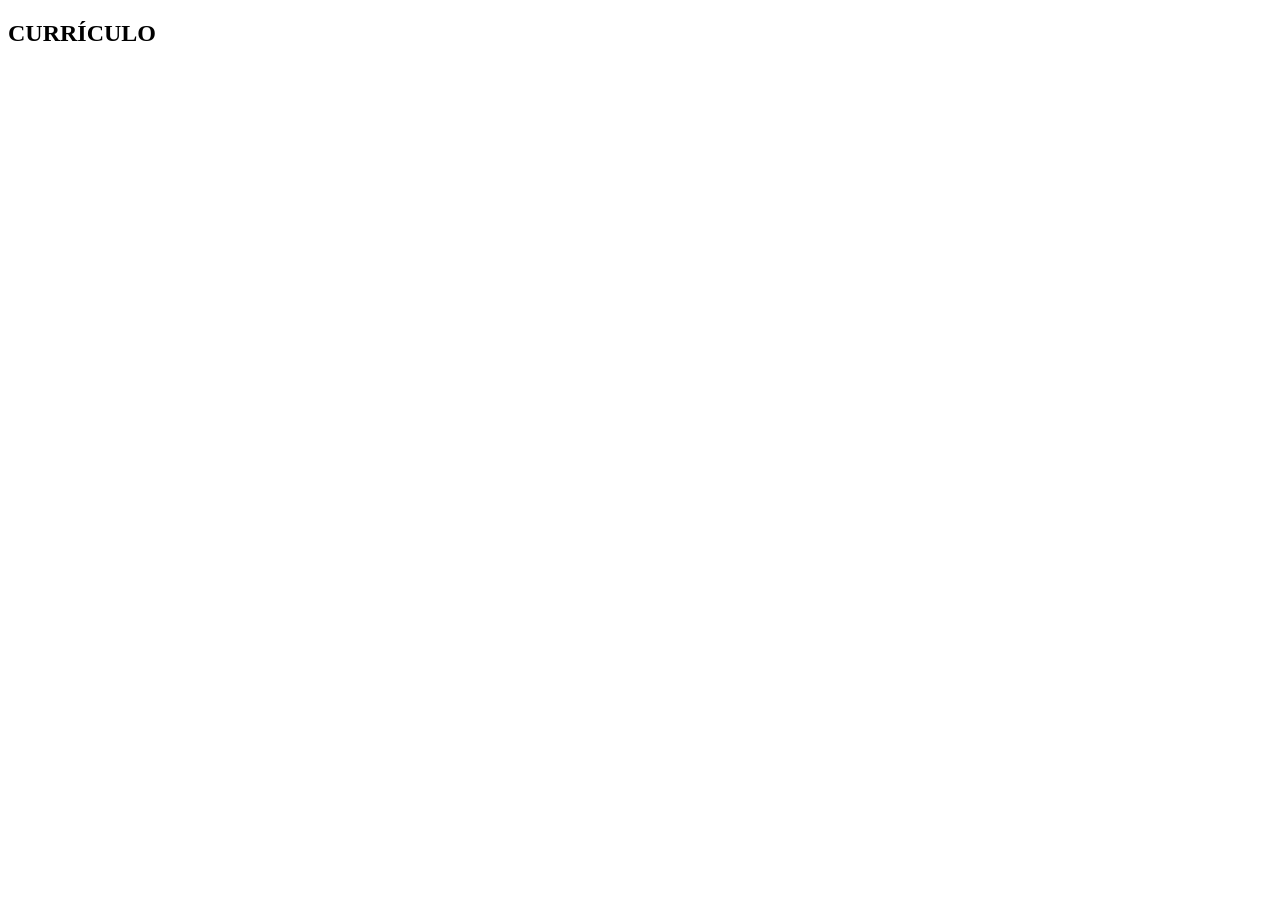
==== paginas/curriculo.html @ 49fc9bba "Alteração no projeto (adição de paginas)" ====
<!DOCTYPE html>
<html lang="en">
<head>
    <meta charset="UTF-8">
    <meta name="viewport" content="width=device-width, initial-scale=1.0">
    <link rel="stylesheet" href="../style/curriculo.css">
    <title>Sobre Mim</title>
</head>
<body>

 <nav>
    <h1>CURRÍCULO</h1>
</nav>


</body>
</html>
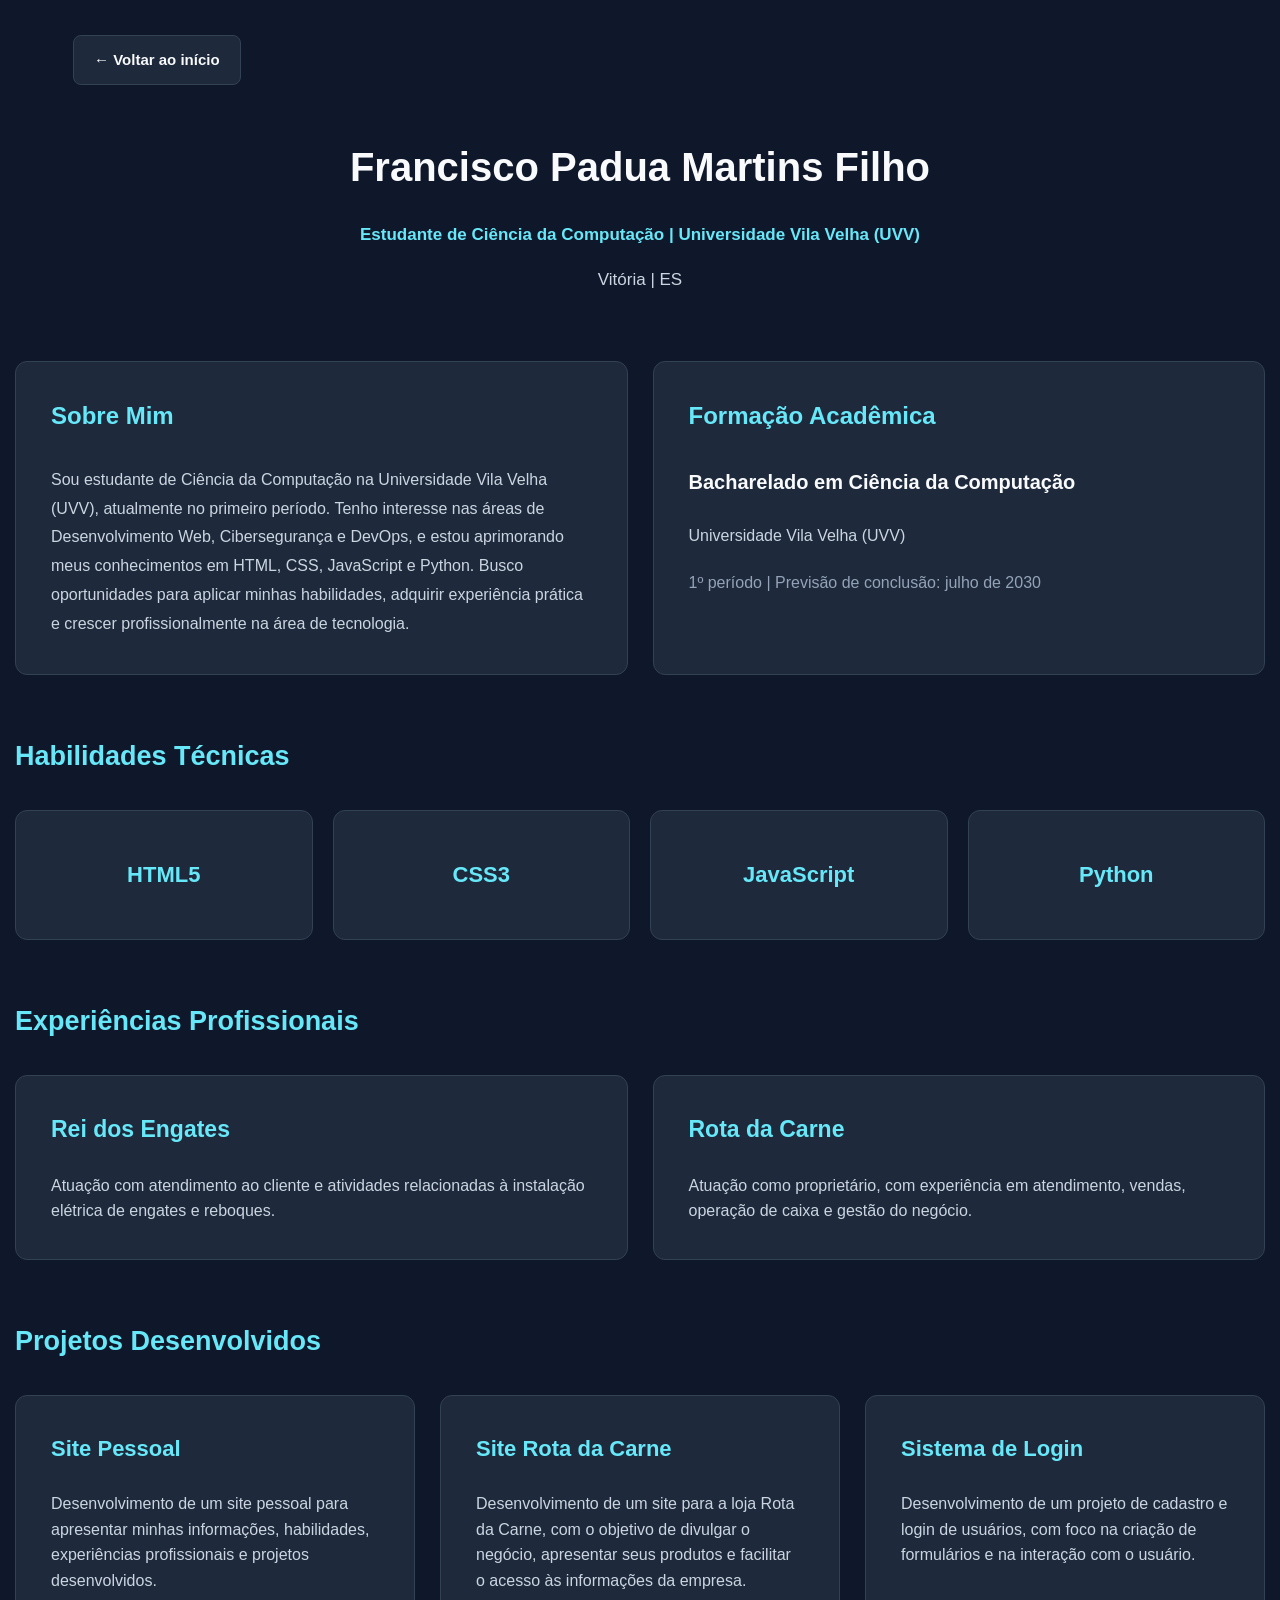
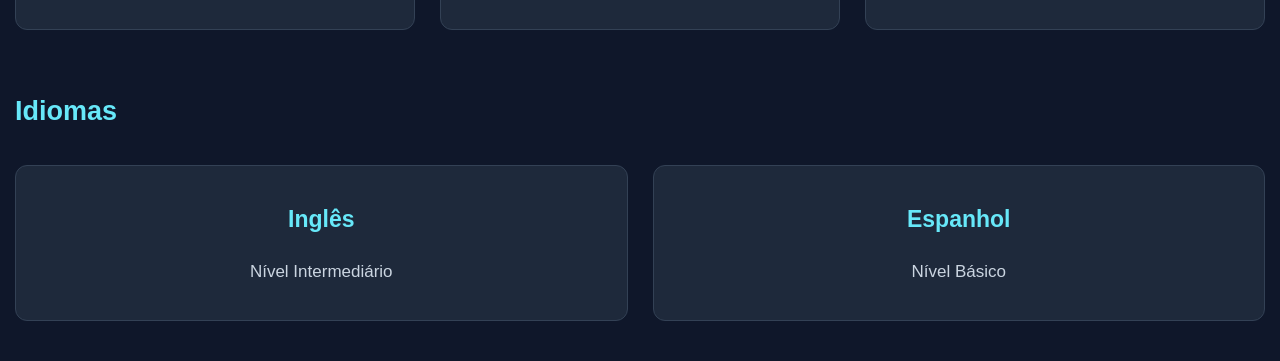
==== commit c76599a6: "Alterações no site" ====
--- a/paginas/curriculo.html
+++ b/paginas/curriculo.html
@@ -7,11 +7,164 @@
     <title>Sobre Mim</title>
 </head>
 <body>
+    
+    <a href="../index.html" class="voltar">
+        &#8592; Voltar ao início
+    </a>
 
- <nav>
-    <h1>CURRÍCULO</h1>
-</nav>
+        <section id="apresentacao">
+            <h1>Francisco Padua Martins Filho</h1>
 
+            <p>
+                Estudante de Ciência da Computação |
+                Universidade Vila Velha (UVV)
+            </p>
+
+            <p>Vitória | ES</p>
+        </section>
+
+        <div class="linha-curriculo">
+
+            <section id="sobre-mim">
+                <h2>Sobre Mim</h2>
+
+                <p>
+                    Sou estudante de Ciência da Computação na
+                    Universidade Vila Velha (UVV), atualmente
+                    no primeiro período. Tenho interesse nas
+                    áreas de Desenvolvimento Web, Cibersegurança
+                    e DevOps, e estou aprimorando meus conhecimentos
+                    em HTML, CSS, JavaScript e Python.
+                    Busco oportunidades para aplicar minhas
+                    habilidades, adquirir experiência prática
+                    e crescer profissionalmente na área de tecnologia.
+                </p>
+            </section>
+
+            <section id="formacao">
+                <h2>Formação Acadêmica</h2>
+
+                <h3>Bacharelado em Ciência da Computação</h3>
+
+                <p>Universidade Vila Velha (UVV)</p>
+
+                <p>
+                    1º período | Previsão de conclusão:
+                    julho de 2030
+                </p>
+            </section>
+
+        </div>
+
+        <section id="habilidade">
+            <h2>Habilidades Técnicas</h2>
+
+            <div class="card-habilidades">
+
+                <div class="habilidade">
+                    <h3>HTML5</h3>
+                </div>
+
+                <div class="habilidade">
+                    <h3>CSS3</h3>
+                </div>
+
+                <div class="habilidade">
+                    <h3>JavaScript</h3>
+                </div>
+
+                <div class="habilidade">
+                    <h3>Python</h3>
+                </div>
+
+            </div>
+        </section>
+
+        <section id="experiencias">
+            <h2>Experiências Profissionais</h2>
+
+            <div class="card-experiencias">
+
+                <div class="experiencias">
+                    <h3>Rei dos Engates</h3>
+
+                    <p>
+                        Atuação com atendimento ao cliente
+                        e atividades relacionadas à instalação
+                        elétrica de engates e reboques.
+                    </p>
+                </div>
+
+                <div class="experiencias">
+                    <h3>Rota da Carne</h3>
+
+                    <p>
+                        Atuação como proprietário, com experiência
+                        em atendimento, vendas, operação de caixa
+                        e gestão do negócio.
+                    </p>
+                </div>
+
+            </div>
+        </section>
+
+        <section id="projetos">
+            <h2>Projetos Desenvolvidos</h2>
+
+            <div class="card-projetos">
+
+                <div class="projeto">
+                    <h3>Site Pessoal</h3>
+
+                    <p>
+                        Desenvolvimento de um site pessoal
+                        para apresentar minhas informações,
+                        habilidades, experiências profissionais
+                        e projetos desenvolvidos.
+                    </p>
+                </div>
+
+                <div class="projeto">
+                    <h3>Site Rota da Carne</h3>
+
+                    <p>
+                        Desenvolvimento de um site para a loja
+                        Rota da Carne, com o objetivo de divulgar
+                        o negócio, apresentar seus produtos e
+                        facilitar o acesso às informações da empresa.
+                    </p>
+                </div>
+
+                <div class="projeto">
+                    <h3>Sistema de Login</h3>
+
+                    <p>
+                        Desenvolvimento de um projeto de cadastro
+                        e login de usuários, com foco na criação
+                        de formulários e na interação com o usuário.
+                    </p>
+                </div>
+
+            </div>
+        </section>
+
+        <section id="idiomas">
+            <h2>Idiomas</h2>
+
+            <div class="card-idiomas">
+
+                <div class="idioma">
+                    <h3>Inglês</h3>
+                    <p>Nível Intermediário</p>
+                </div>
+
+                <div class="idioma">
+                    <h3>Espanhol</h3>
+                    <p>Nível Básico</p>
+                </div>
+
+            </div>
+        </section>
 
 </body>
 </html>
--- a/style/curriculo.css
+++ b/style/curriculo.css
@@ -0,0 +1,428 @@
+
+/* =====================================
+   PALETA DE CORES
+===================================== */
+
+:root {
+    --fundo: #0f172a;
+    --cards: #1e293b;
+    --bordas: #334155;
+    --destaque: #67e8f9;
+    --texto: #f8fafc;
+    --texto-secundario: #cbd5e1;
+    --texto-suave: #94a3b8;
+}
+
+/* =====================================
+   CONFIGURAÇÕES GERAIS
+===================================== */
+
+* {
+    margin: 0;
+    padding: 5px;
+    box-sizing: border-box;
+}
+
+html {
+    scroll-behavior: smooth;
+}
+
+body {
+    font-family: Arial, sans-serif;
+    background-color: var(--fundo);
+    color: var(--texto);
+    line-height: 1.6;
+}
+
+main {
+    width: 90%;
+    max-width: 1150px;
+    margin: 0 auto;
+    padding-bottom: 60px;
+}
+
+section {
+    width: 100%;
+    margin: 0;
+    padding: 25px 0;
+}
+
+section h2 {
+    font-size: 27px;
+    color: var(--destaque);
+    margin-bottom: 22px;
+}
+
+/* =====================================
+   BOTÃO VOLTAR
+===================================== */
+
+.voltar {
+    display: inline-block;
+    margin: 25px 0 0 5%;
+    padding: 12px 20px;
+
+    background-color: var(--cards);
+    color: var(--texto);
+
+    text-decoration: none;
+    font-size: 15px;
+    font-weight: bold;
+
+    border: 1px solid var(--bordas);
+    border-radius: 8px;
+
+    transition: 0.3s ease;
+}
+
+.voltar:hover {
+    background-color: var(--destaque);
+    color: var(--fundo);
+    border-color: var(--destaque);
+    transform: translateX(-5px);
+}
+
+/* =====================================
+   APRESENTAÇÃO
+===================================== */
+
+#apresentacao {
+    text-align: center;
+    padding: 45px 0 50px;
+}
+
+#apresentacao h1 {
+    font-size: 40px;
+    color: var(--texto);
+    margin-bottom: 12px;
+}
+
+#apresentacao p {
+    font-size: 17px;
+    color: var(--texto-secundario);
+    margin-bottom: 8px;
+}
+
+#apresentacao p:first-of-type {
+    color: var(--destaque);
+    font-weight: bold;
+}
+
+/* =====================================
+   SOBRE MIM E FORMAÇÃO
+===================================== */
+
+.linha-curriculo {
+    display: grid;
+    grid-template-columns: repeat(2, minmax(0, 1fr));
+    gap: 25px;
+    margin-bottom: 25px;
+}
+
+/* Estilo compartilhado */
+
+#sobre-mim,
+#formacao {
+    background-color: var(--cards);
+    border: 1px solid var(--bordas);
+    border-radius: 12px;
+
+    padding: 30px;
+    min-width: 0;
+    height: 100%;
+
+    transition: transform 0.3s ease,
+                border-color 0.3s ease,
+                box-shadow 0.3s ease;
+}
+
+#sobre-mim:hover,
+#formacao:hover {
+    transform: translateY(-6px);
+    border-color: var(--destaque);
+    box-shadow: 0 10px 25px rgba(0, 0, 0, 0.25);
+}
+
+.linha-curriculo h2 {
+    font-size: 24px;
+    margin-bottom: 20px;
+    text-align: left;
+}
+
+/* SOBRE MIM */
+
+#sobre-mim p {
+    color: var(--texto-secundario);
+    font-size: 16px;
+    line-height: 1.8;
+    text-align: left;
+}
+
+/* FORMAÇÃO ACADÊMICA */
+
+#formacao h3 {
+    font-size: 20px;
+    color: var(--texto);
+    margin-bottom: 15px;
+}
+
+#formacao p {
+    font-size: 16px;
+    color: var(--texto-secundario);
+    margin-bottom: 12px;
+}
+
+#formacao p:last-child {
+    color: var(--texto-suave);
+}
+
+/* =====================================
+   HABILIDADES TÉCNICAS
+===================================== */
+
+.card-habilidades {
+    display: grid;
+    grid-template-columns: repeat(4, minmax(0, 1fr));
+    gap: 20px;
+}
+
+.habilidade {
+    display: flex;
+    align-items: center;
+    justify-content: center;
+
+    min-height: 130px;
+    min-width: 0;
+    padding: 25px 15px;
+
+    background-color: var(--cards);
+    border: 1px solid var(--bordas);
+    border-radius: 12px;
+
+    text-align: center;
+
+    transition: transform 0.3s ease,
+                border-color 0.3s ease,
+                box-shadow 0.3s ease;
+}
+
+.habilidade h3 {
+    font-size: 22px;
+    color: var(--destaque);
+}
+
+.habilidade:hover {
+    transform: translateY(-8px);
+    border-color: var(--destaque);
+    box-shadow: 0 10px 25px rgba(0, 0, 0, 0.25);
+}
+
+/* =====================================
+   EXPERIÊNCIAS PROFISSIONAIS
+===================================== */
+
+.card-experiencias {
+    display: grid;
+    grid-template-columns: repeat(2, minmax(0, 1fr));
+    gap: 25px;
+}
+
+.experiencias {
+    background-color: var(--cards);
+    border: 1px solid var(--bordas);
+    border-radius: 12px;
+
+    padding: 30px;
+    min-width: 0;
+
+    transition: transform 0.3s ease,
+                border-color 0.3s ease,
+                box-shadow 0.3s ease;
+}
+
+.experiencias h3 {
+    color: var(--destaque);
+    font-size: 23px;
+    margin-bottom: 15px;
+}
+
+.experiencias p {
+    color: var(--texto-secundario);
+    font-size: 16px;
+}
+
+.experiencias:hover {
+    transform: translateY(-6px);
+    border-color: var(--destaque);
+    box-shadow: 0 10px 25px rgba(0, 0, 0, 0.25);
+}
+
+/* =====================================
+   PROJETOS DESENVOLVIDOS
+===================================== */
+
+.card-projetos {
+    display: grid;
+    grid-template-columns: repeat(3, minmax(0, 1fr));
+    gap: 25px;
+}
+
+.projeto {
+    background-color: var(--cards);
+    border: 1px solid var(--bordas);
+    border-radius: 12px;
+
+    padding: 30px;
+    min-width: 0;
+
+    transition: transform 0.3s ease,
+                border-color 0.3s ease,
+                box-shadow 0.3s ease;
+}
+
+.projeto h3 {
+    font-size: 22px;
+    color: var(--destaque);
+    margin-bottom: 15px;
+}
+
+.projeto p {
+    color: var(--texto-secundario);
+    font-size: 16px;
+}
+
+.projeto:hover {
+    transform: translateY(-8px);
+    border-color: var(--destaque);
+    box-shadow: 0 10px 25px rgba(0, 0, 0, 0.25);
+}
+
+/* =====================================
+   IDIOMAS
+===================================== */
+
+.card-idiomas {
+    display: grid;
+    grid-template-columns: repeat(2, minmax(0, 1fr));
+    gap: 25px;
+}
+
+.idioma {
+    background-color: var(--cards);
+    border: 1px solid var(--bordas);
+    border-radius: 12px;
+
+    text-align: center;
+    padding: 30px;
+    min-width: 0;
+
+    transition: transform 0.3s ease,
+                border-color 0.3s ease,
+                box-shadow 0.3s ease;
+}
+
+.idioma h3 {
+    color: var(--destaque);
+    font-size: 23px;
+    margin-bottom: 10px;
+}
+
+.idioma p {
+    color: var(--texto-secundario);
+    font-size: 17px;
+}
+
+.idioma:hover {
+    transform: translateY(-6px);
+    border-color: var(--destaque);
+    box-shadow: 0 10px 25px rgba(0, 0, 0, 0.25);
+}
+
+/* =====================================
+   RESPONSIVIDADE - TABLET
+===================================== */
+
+@media (max-width: 900px) {
+
+    .linha-curriculo {
+        grid-template-columns: 1fr;
+    }
+
+    .card-habilidades {
+        grid-template-columns: repeat(2, minmax(0, 1fr));
+    }
+
+    .card-projetos {
+        grid-template-columns: repeat(2, minmax(0, 1fr));
+    }
+
+    #apresentacao h1 {
+        font-size: 34px;
+    }
+}
+
+/* =====================================
+   RESPONSIVIDADE - CELULAR
+===================================== */
+
+@media (max-width: 600px) {
+
+    main {
+        width: 92%;
+    }
+
+    section {
+        padding: 22px 0;
+    }
+
+    section h2 {
+        font-size: 23px;
+    }
+
+    #apresentacao {
+        padding: 45px 0;
+    }
+
+    #apresentacao h1 {
+        font-size: 28px;
+    }
+
+    #apresentacao p {
+        font-size: 15px;
+    }
+
+    .linha-curriculo,
+    .card-experiencias,
+    .card-projetos,
+    .card-idiomas {
+        grid-template-columns: 1fr;
+        gap: 18px;
+    }
+
+    .card-habilidades {
+        grid-template-columns: repeat(2, minmax(0, 1fr));
+        gap: 12px;
+    }
+
+    .habilidade {
+        min-height: 100px;
+        padding: 15px;
+    }
+
+    .habilidade h3 {
+        font-size: 18px;
+    }
+
+    #sobre-mim,
+    #formacao,
+    .experiencias,
+    .projeto,
+    .idioma {
+        padding: 23px;
+    }
+
+    .voltar {
+        font-size: 14px;
+        padding: 10px 15px;
+    }
+}
